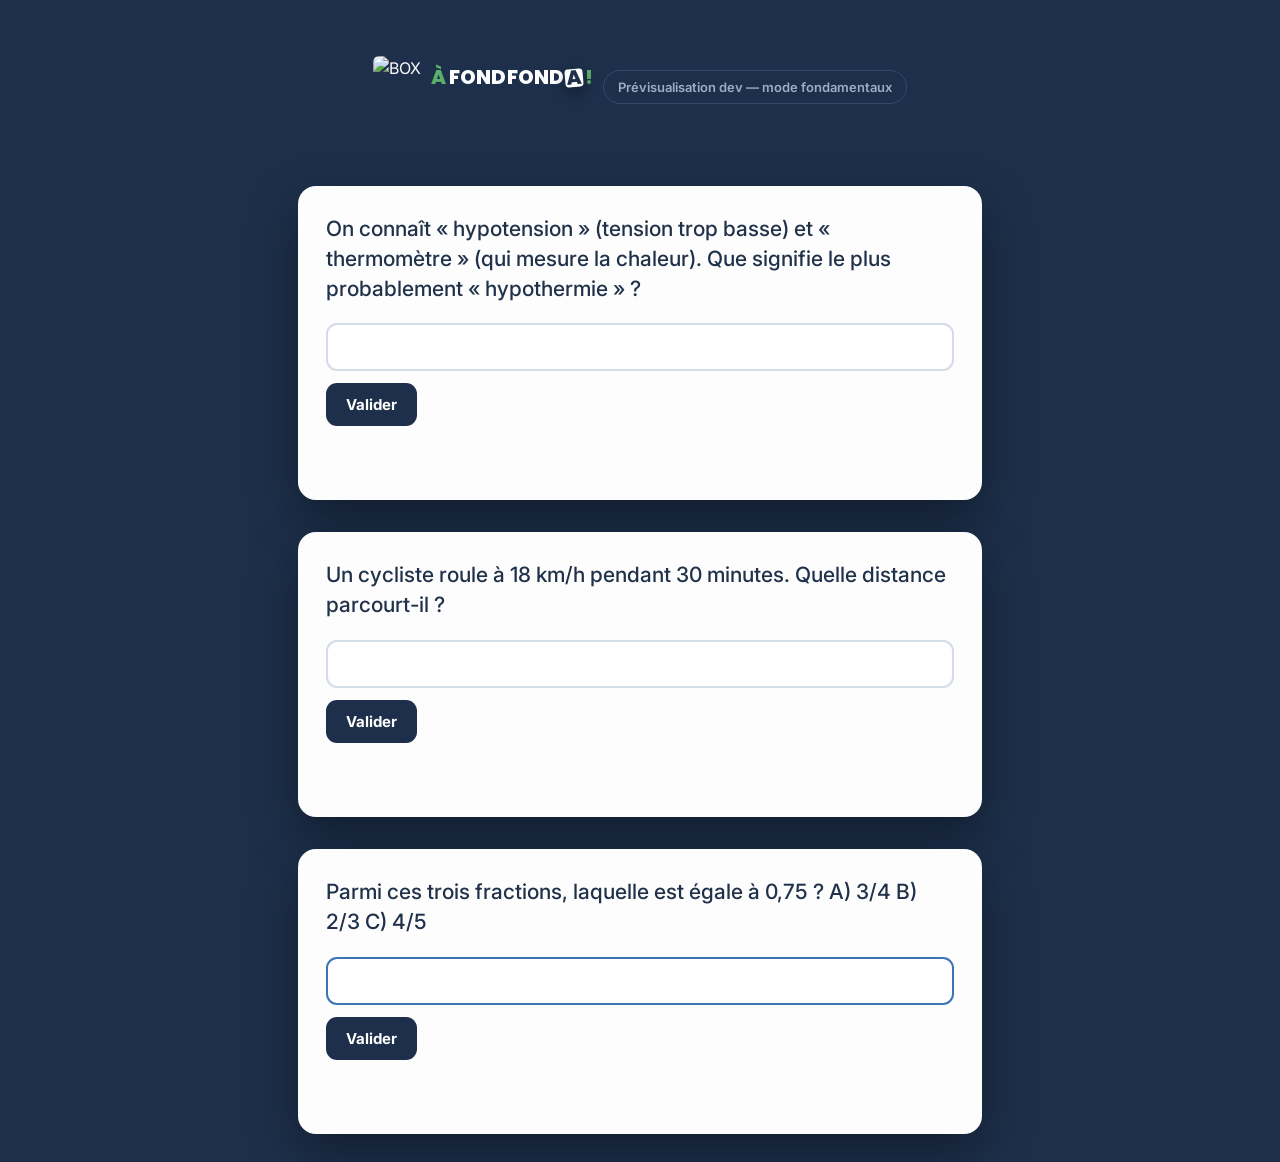
==== fonda/page/preview-carte.html @ 5ea01baa "feat(fonda): thème sombre FONDA, logo/signature, switch BOX<->FONDA Chantier purement visuel (docs/b" ====
<!doctype html>
<!--
  Prévisualisation DEV UNIQUEMENT — pas chargée par l'app (ni index.html, ni
  bootstrap.js ne la référencent), zéro impact prod. Sert à comparer visuellement
  le VRAI composant fonda/engine/carte-reponse-produite.js (thème sombre appliqué,
  chantier feat/box-fonda-theme-switch) au démonstrateur de référence
  docs/box-fonda-design/demo-reference.html, pour les captures de la PR (BOX clair
  déjà visible sur index.html ; FONDA sombre ci-dessous).

  Données : fixtures synthétiques anonymes (AGENTS.md — jamais de donnée élève
  réelle). Ouvrir ce fichier directement dans un navigateur (file://), pas besoin
  de serveur.
-->
<html lang="fr">
<head>
<meta charset="utf-8">
<meta name="viewport" content="width=device-width, initial-scale=1">
<title>Prévisualisation — carte réponse produite (thème FONDA)</title>
<link href="https://fonts.googleapis.com/css2?family=Inter:wght@400;500;600;700;800;900&family=Poppins:wght@700;800&display=swap" rel="stylesheet">
<link rel="stylesheet" href="../../css/style.css">
<style>
  /* Habillage minimal propre à cette page de dev, en plus de css/style.css */
  body[data-theme="fonda"] { min-height: 100vh; padding: 28px 0; }
  .preview-liste { display: flex; flex-direction: column; gap: 32px; max-width: 720px; margin: 0 auto; padding: 0 18px; }
  .preview-carte-host { margin: 0 auto; }
</style>
</head>
<body data-theme="fonda">
  <div id="fondaRoot">
    <div class="fonda-header">
      <div class="fonda-lockup fonda-lockup--compact">
        <img class="fonda-lockup__logo" src="../../img/box-logo.png" alt="BOX">
        <span class="fonda-sign">
          <span class="trav">À</span><span class="fond">FOND</span><span class="fond">FOND</span><span class="card">A</span><span class="bang">!</span>
        </span>
      </div>
      <span class="fonda-header__back" style="pointer-events:none">Prévisualisation dev — mode fondamentaux</span>
    </div>
  </div>

  <div class="preview-liste">
    <div class="preview-carte-host" id="carte1"></div>
    <div class="preview-carte-host" id="carte2"></div>
    <div class="preview-carte-host" id="carte3"></div>
  </div>

  <script src="../engine/correction.js"></script>
  <script src="../engine/carte-reponse-produite.js"></script>
  <script>
    // Fixtures synthétiques anonymes — mêmes notions que les lots de calibration
    // T6b (fonda/data/lots-fonda-calibration/), reprises ici pour la démo visuelle.
    FondaCarteReponseProduite.montrerCarteReponseProduite(document.getElementById('carte1'), {
      question: 'On connaît « hypotension » (tension trop basse) et « thermomètre » (qui mesure la chaleur). Que signifie le plus probablement « hypothermie » ?',
      profil_correction: 'sens',
      reponses_acceptees: ['température trop basse', 'corps trop froid', 'chaleur du corps trop basse'],
      relecteur: 'Justine Leblanc',
    });
    FondaCarteReponseProduite.montrerCarteReponseProduite(document.getElementById('carte2'), {
      question: 'Un cycliste roule à 18 km/h pendant 30 minutes. Quelle distance parcourt-il ?',
      profil_correction: 'numerique',
      reponses_acceptees: ['9 km', '9'],
      unite: 'km',
      relecteur: 'Éric Duchateau',
    });
    FondaCarteReponseProduite.montrerCarteReponseProduite(document.getElementById('carte3'), {
      question: 'Parmi ces trois fractions, laquelle est égale à 0,75 ? A) 3/4 B) 2/3 C) 4/5',
      profil_correction: 'exact',
      reponses_acceptees: ['A'],
      relecteur: 'Éric Duchateau',
    });
  </script>
</body>
</html>
---- css/style.css ----
/* ============================================
   BOX - Fiches de revision
   College Albert Roussel, Tourcoing
   ============================================ */

@import url('https://fonts.googleapis.com/css2?family=Inter:wght@400;500;600;700;800;900&display=swap');

:root {
  --primary: #2563eb;
  --primary-light: #dbeafe;
  --primary-dark: #1d4ed8;
  --success: #16a34a;
  --success-light: #dcfce7;
  --danger: #dc2626;
  --danger-light: #fee2e2;
  --bg: #eaedf2;
  --card: #ffffff;
  --text: #1a1a2e;
  --text-secondary: #64748b;
  --text-muted: #94a3b8;
  --border: #e2e8f0;
  --shadow-sm: 0 1px 2px rgba(0,0,0,0.05);
  --shadow: 0 2px 8px rgba(0,0,0,0.07);
  --shadow-lg: 0 8px 24px rgba(0,0,0,0.1);
  --shadow-xl: 0 16px 48px rgba(0,0,0,0.12);
  --radius: 16px;
  --radius-sm: 10px;
  --radius-xs: 6px;
  --chimney-red: #b71e1d;
  --chimney-orange: #f3902d;
  --font: 'Inter', -apple-system, BlinkMacSystemFont, 'Segoe UI', sans-serif;
}

*, *::before, *::after { box-sizing: border-box; margin: 0; padding: 0; }

body {
  font-family: var(--font); background: var(--bg);
  color: var(--text); line-height: 1.6;
  min-height: 100vh; display: flex; flex-direction: column;
  -webkit-font-smoothing: antialiased;
}

a { color: var(--primary); text-decoration: none; }
a:hover { text-decoration: underline; }

/* =============================================
   NAVBAR
   ============================================= */
.navbar {
  background: rgba(255,255,255,0.95); backdrop-filter: blur(12px);
  border-bottom: 1px solid var(--border); padding: 0 24px;
  display: flex; align-items: center; justify-content: space-between;
  height: 56px; position: sticky; top: 0; z-index: 100;
}
.navbar__brand { display: flex; align-items: center; gap: 12px; cursor: pointer; }
.navbar__logo-img { height: 40px; width: auto; border-radius: 6px; }
.navbar__title { font-size: 22px; font-weight: 800; letter-spacing: 2px; color: var(--text); }
.navbar__stats { font-size: 13px; color: var(--text-muted); font-weight: 500; }

/* =============================================
   SECTION PANELS (encarts page menu)
   ============================================= */
.section-panel {
  max-width: 840px;
  margin: 0 auto;
  padding: 32px 28px;
  background: var(--card);
  border-radius: 20px;
  border: 2px solid var(--border);
  box-shadow: 0 4px 16px rgba(0,0,0,0.08);
  margin-top: 24px;
}
.section-title {
  font-size: 26px; font-weight: 800; color: var(--text);
  margin-bottom: 18px; padding-left: 14px;
  border-left: 4px solid var(--chimney-red);
}

/* Variantes pastel */
.section-panel--rose { background: #fff1f2; border-color: #fda4af; }
.section-panel--blue { background: #eff6ff; border-color: #93c5fd; }
.section-panel--amber { background: #fffbeb; border-color: #fcd34d; }

/* =============================================
   HERO
   ============================================= */
.hero {
  background: linear-gradient(135deg, #fef2f2 0%, #fff7ed 50%, #fffbeb 100%);
  border-bottom: 1px solid var(--border); padding: 56px 24px 64px;
}
.hero__content {
  max-width: 800px; margin: 0 auto;
  display: flex; align-items: center; gap: 48px;
}
.hero__logo-img { width: 220px; height: auto; flex-shrink: 0; }
.hero__logo-box { width: 260px; height: auto; flex-shrink: 0; border-radius: 16px; box-shadow: 0 4px 20px rgba(0,0,0,0.15); }
.hero__title { font-size: 48px; font-weight: 900; line-height: 1.1; letter-spacing: -0.5px; }
.hero__subtitle { font-size: 22px; color: var(--text-secondary); margin-top: 12px; line-height: 1.5; }
.hero__cta {
  display: inline-flex; align-items: center; gap: 8px;
  margin-top: 20px; padding: 14px 28px; font-size: 16px; font-weight: 700;
  background: var(--chimney-red); color: #fff;
  border-radius: var(--radius-sm); text-decoration: none;
  box-shadow: 0 4px 16px rgba(183,30,29,0.3); transition: all 0.2s;
}
.hero__cta:hover { background: #9b1918; box-shadow: 0 6px 20px rgba(183,30,29,0.4); transform: translateY(-2px); text-decoration: none; }

/* =============================================
   METHODE
   ============================================= */
.method__grid { display: grid; grid-template-columns: repeat(3, 1fr); gap: 16px; }
.method__card {
  background: var(--bg); border-radius: var(--radius);
  padding: 24px 20px; transition: box-shadow 0.2s, transform 0.2s;
}
.method__card:hover { box-shadow: var(--shadow); transform: translateY(-2px); }
.method__icon { font-size: 32px; margin-bottom: 12px; }
.method__title { font-size: 19px; font-weight: 700; margin-bottom: 6px; }
.method__desc { font-size: 18px; color: var(--text-secondary); line-height: 1.5; }

/* =============================================
   GUIDE
   ============================================= */
.guide-toggle {
  width: 100%; display: flex; align-items: center;
  justify-content: space-between; padding: 16px 20px;
  background: var(--bg); border: none;
  border-radius: var(--radius); font-size: 20px;
  font-weight: 600; color: var(--text); cursor: pointer;
  font-family: var(--font); transition: background 0.15s;
}
.guide-toggle:hover { background: #e8ecf1; }
.guide-toggle__arrow { width: 20px; height: 20px; color: var(--text-muted); transition: transform 0.3s; }
.guide-toggle.open .guide-toggle__arrow { transform: rotate(180deg); }

.guide {
  background: var(--bg); border-radius: 0 0 var(--radius) var(--radius);
  padding: 8px 20px 24px; animation: slideDown 0.3s ease;
  margin-top: -8px;
}
@keyframes slideDown {
  from { opacity: 0; transform: translateY(-8px); }
  to { opacity: 1; transform: translateY(0); }
}
.guide__steps { display: flex; flex-direction: column; gap: 16px; margin-top: 12px; }
.guide__step { display: flex; gap: 14px; align-items: flex-start; }
.guide__number {
  width: 28px; height: 28px; border-radius: 50%;
  background: var(--chimney-red); color: #fff;
  font-size: 14px; font-weight: 700;
  display: flex; align-items: center; justify-content: center;
  flex-shrink: 0; margin-top: 1px;
}
.guide__step strong { font-size: 19px; display: block; margin-bottom: 2px; }
.guide__step p { font-size: 18px; color: var(--text-secondary); line-height: 1.45; }
.guide__tip {
  margin-top: 20px; padding: 14px 16px;
  background: #fffbeb; border-radius: var(--radius-sm);
  border-left: 3px solid #f59e0b;
  font-size: 18px; color: #92400e; line-height: 1.5;
}

/* =============================================
   CATALOGUE
   ============================================= */
.filters { display: flex; flex-direction: column; gap: 10px; margin-bottom: 20px; }
.filter-row { display: flex; align-items: flex-start; gap: 10px; flex-wrap: wrap; }
.filter-group-label {
  font-size: 11px; font-weight: 700; color: var(--text-muted);
  text-transform: uppercase; letter-spacing: 0.5px;
  padding: 6px 0; white-space: nowrap; min-width: 76px; flex-shrink: 0;
}
.filter-pills { display: flex; gap: 6px; flex-wrap: wrap; }
.filter-pill {
  padding: 5px 14px; border-radius: 20px; font-size: 13px; font-weight: 600;
  border: 1.5px solid var(--border); background: var(--card); color: var(--text-secondary);
  cursor: pointer; transition: all 0.15s; font-family: var(--font); line-height: 1.4;
}
.filter-pill:hover { border-color: var(--text-muted); color: var(--text); background: var(--bg); }
.filter-pill.active { border-color: var(--primary); background: var(--primary); color: #fff; }
.filter-actions { display: flex; align-items: center; gap: 16px; padding-top: 2px; }
.filter-count { font-size: 13px; color: var(--text-muted); font-weight: 500; }
.filter-reset {
  padding: 4px 12px; border-radius: 20px; font-size: 12px; font-weight: 600;
  border: 1.5px solid #fca5a5; background: var(--danger-light); color: var(--danger);
  cursor: pointer; font-family: var(--font); transition: all 0.15s;
}
.filter-reset:hover { background: #fca5a5; }

.sets-grid { display: grid; grid-template-columns: repeat(auto-fill, minmax(240px, 1fr)); gap: 14px; }
.set-card {
  background: var(--bg); border-radius: var(--radius);
  padding: 18px 20px; cursor: pointer; transition: all 0.2s;
  display: flex; flex-direction: column; gap: 10px;
  border-left: 4px solid var(--primary);
}
.set-card:hover { box-shadow: var(--shadow-lg); transform: translateY(-3px); background: var(--card); }
.set-card__header { display: flex; justify-content: space-between; align-items: flex-start; gap: 8px; }
.set-card__notion { font-size: 16px; font-weight: 700; line-height: 1.3; flex: 1; }
.set-card__count { background: var(--card); color: var(--text-secondary); font-size: 12px; font-weight: 600; padding: 3px 10px; border-radius: 20px; white-space: nowrap; }
.set-card__meta { display: flex; gap: 8px; align-items: center; flex-wrap: wrap; }
.set-card__prof-inline { font-weight: 500; color: var(--text-muted); font-size: 13px; }
.set-card__date { font-size: 12px; color: var(--text-muted); margin-left: auto; }
.badge-matiere { display: inline-block; padding: 2px 10px; border-radius: 20px; font-size: 12px; font-weight: 600; white-space: nowrap; }
.set-card__progress { height: 3px; background: var(--border); border-radius: 2px; overflow: hidden; }
.set-card__progress-fill { height: 100%; background: var(--success); border-radius: 2px; transition: width 0.3s; }

/* =============================================
   ECRAN REVISION
   ============================================= */
.review-screen {
  display: flex; flex-direction: column; align-items: center;
  min-height: calc(100vh - 56px); padding: 0 24px 32px;
  max-width: 960px; margin: 0 auto; width: 100%;
}

.review-header {
  width: 100%; display: flex; align-items: center;
  justify-content: space-between; padding: 12px 0;
}
.review-back {
  display: flex; align-items: center; gap: 4px;
  background: none; border: none; color: var(--text-secondary);
  font-family: var(--font); font-size: 14px; font-weight: 500;
  cursor: pointer; padding: 6px 0;
}
.review-back:hover { color: var(--text); }
.review-meta { font-size: 18px; font-weight: 700; color: var(--text); }
.review-timer {
  font-size: 16px; font-weight: 600; color: var(--text-muted);
  font-variant-numeric: tabular-nums;
}

/* Barre de progression */
.progress-bar {
  width: 100%; height: 8px; background: #dce0e6;
  border-radius: 4px; overflow: hidden; margin-bottom: 6px;
}
.progress-bar__fill {
  height: 100%;
  background: linear-gradient(90deg, var(--chimney-red), var(--chimney-orange));
  border-radius: 4px; transition: width 0.5s ease;
}
.progress-info {
  width: 100%; display: flex; justify-content: space-between;
  align-items: center; margin-bottom: 20px; font-size: 16px; font-weight: 500;
}
.progress-info__count { color: var(--text); font-weight: 700; font-size: 18px; }
.progress-info__encourage { color: var(--chimney-red); font-weight: 700; font-size: 20px; }
.progress-info__scores { color: var(--text-muted); font-size: 15px; }
.score-ok { color: var(--success); font-weight: 700; }
.score-ko { color: var(--danger); font-weight: 700; }

/* Layout principal : carte a gauche, cheminee a droite */
.review-main { display: flex; align-items: flex-start; gap: 32px; width: 100%; }

/* Container ChimneyTetris */
.review-logo {
  width: 340px; flex-shrink: 0;
  position: sticky; top: 80px;
  order: 2;
  min-height: 460px;
  aspect-ratio: 4/5;
  border-radius: 18px;
  overflow: hidden;
}
.review-card-col { order: 1; }

/* Ancien sélecteur conservé pour compat */
.review-chimney {
  position: relative; width: 140px; flex-shrink: 0;
  position: sticky; top: 80px;
  order: 2;
}
.review-chimney__svg { width: 100%; height: auto; overflow: visible; }
.review-chimney__smoke {
  position: absolute; top: -40px; left: 50%;
  transform: translateX(-50%);
  width: 120px; height: 100px;
  pointer-events: none; opacity: 0;
  transition: opacity 0.8s; z-index: 10; overflow: visible;
}
.review-chimney__smoke.active { opacity: 1; }

/* Briques animees dans le SVG */
.brick-row {
  animation: brickAppear 0.4s ease-out forwards;
}
@keyframes brickAppear {
  from { opacity: 0; transform: translateY(4px); }
  to { opacity: 1; transform: translateY(0); }
}

/* Colonne carte */
.review-card-col {
  flex: 1; display: flex; flex-direction: column;
  align-items: center; min-width: 0;
}

/* Carte flash 3D */
.nlm-card {
  width: 100%; min-height: 360px;
  perspective: 1200px; cursor: pointer;
  margin-bottom: 16px; user-select: none;
}
.nlm-card__inner {
  position: relative; width: 100%; min-height: 360px;
  transition: transform 0.5s cubic-bezier(0.4, 0, 0.2, 1);
  transform-style: preserve-3d;
}
.nlm-card.flipped .nlm-card__inner { transform: rotateY(180deg); }

.nlm-card__front,
.nlm-card__back {
  position: absolute; top: 0; left: 0;
  width: 100%; min-height: 360px;
  backface-visibility: hidden; -webkit-backface-visibility: hidden;
  border-radius: 20px; display: flex; flex-direction: column; overflow: hidden;
}
.nlm-card__front {
  background: linear-gradient(145deg, #1e293b, #334155);
  color: #fff; box-shadow: var(--shadow-xl);
}
.nlm-card__back {
  background: linear-gradient(145deg, #0f172a, #1e293b);
  color: #fff; transform: rotateY(180deg); box-shadow: var(--shadow-xl);
}

.nlm-card__badge {
  display: inline-block; padding: 10px 24px;
  font-size: 12px; font-weight: 700; letter-spacing: 1.5px;
  color: rgba(255,255,255,0.35); text-transform: uppercase;
}
.nlm-card__badge--answer { color: rgba(255,255,255,0.25); }
.nlm-card__top-bar {
  display: flex; align-items: center; justify-content: space-between;
  padding: 8px 24px 0;
}
.nlm-card__top-bar .nlm-card__badge { padding: 2px 0; }
.nlm-card__difficulty {
  font-size: 11px; font-weight: 700; letter-spacing: 1px; text-transform: uppercase;
  padding: 3px 10px; border-radius: 20px;
}
.nlm-card__difficulty--facile { background: rgba(74,222,128,0.2); color: #4ade80; }
.nlm-card__difficulty--moyen { background: rgba(251,191,36,0.2); color: #fbbf24; }
.nlm-card__difficulty--difficile { background: rgba(248,113,113,0.2); color: #f87171; }
.nlm-card__content {
  flex: 1; display: flex; align-items: center; justify-content: center;
  padding: 20px 36px 28px;
}
.nlm-card__text { font-size: 28px; font-weight: 600; line-height: 1.5; text-align: center; }
.nlm-card__answer-text { font-size: 24px; line-height: 1.6; color: rgba(255,255,255,0.92); text-align: center; }
.nlm-card__hint {
  text-align: center; padding: 18px;
  color: rgba(255,255,255,0.3); font-size: 16px;
  border-top: 1px solid rgba(255,255,255,0.06);
  transition: color 0.2s;
}
.nlm-card:hover .nlm-card__hint { color: rgba(255,255,255,0.6); }

@keyframes flashOk {
  0%, 100% { box-shadow: none; }
  40% { box-shadow: 0 0 0 4px var(--success), 0 0 24px rgba(22,163,74,0.4); }
}
@keyframes flashKo {
  0%, 100% { box-shadow: none; }
  40% { box-shadow: 0 0 0 4px var(--danger), 0 0 24px rgba(220,38,38,0.4); }
}
.nlm-card--flash-ok { animation: flashOk 0.4s ease; }
.nlm-card--flash-ko { animation: flashKo 0.4s ease; }

/* Notice */
.nlm-notice { font-size: 16px; color: var(--text-muted); text-align: center; margin-bottom: 16px; transition: opacity 0.8s; }

/* Toolbar boutons */
.nlm-toolbar { display: flex; gap: 24px; align-items: center; justify-content: center; margin-bottom: 24px; }

.nlm-btn {
  border-radius: 50%; border: 2px solid;
  display: flex; align-items: center; justify-content: center;
  cursor: pointer; transition: all 0.2s; position: relative;
}
.nlm-btn--wrong {
  width: 80px; height: 80px;
  border-color: var(--danger); background: var(--danger-light);
  color: var(--danger); box-shadow: 0 3px 12px rgba(220,38,38,0.2);
}
.nlm-btn--wrong:hover {
  background: #fca5a5; box-shadow: 0 6px 20px rgba(220,38,38,0.3);
  transform: scale(1.12);
}
.nlm-btn--right {
  width: 80px; height: 80px;
  border-color: var(--success); background: var(--success-light);
  color: var(--success); box-shadow: 0 3px 12px rgba(22,163,106,0.2);
}
.nlm-btn--right:hover {
  background: #86efac; box-shadow: 0 6px 20px rgba(22,163,106,0.3);
  transform: scale(1.12);
}
.nlm-btn--skip {
  width: 44px; height: 44px;
  border-color: var(--border); background: var(--card);
  color: var(--text-muted); box-shadow: var(--shadow-sm);
}
.nlm-btn--skip:hover { border-color: var(--text-muted); color: var(--text-secondary); background: var(--bg); }

.nlm-btn__label {
  position: absolute; bottom: -28px; left: 50%;
  transform: translateX(-50%); font-size: 14px; font-weight: 600;
  white-space: nowrap; opacity: 0; transition: opacity 0.2s;
}
.nlm-btn:hover .nlm-btn__label { opacity: 1; }
.nlm-btn--wrong .nlm-btn__label { color: var(--danger); }
.nlm-btn--right .nlm-btn__label { color: var(--success); }

/* Question prof */
.question-link { text-align: center; margin-top: 8px; margin-bottom: 16px; }
.question-link a { font-size: 15px; color: var(--text-muted); }
.question-link a:hover { color: var(--primary); }
.question-form {
  width: 100%; background: var(--card); border: 1px solid var(--border);
  border-radius: var(--radius); padding: 16px; margin-bottom: 16px;
}
.question-form textarea {
  width: 100%; padding: 12px; border: 1px solid var(--border);
  border-radius: var(--radius-xs); font-size: 14px; font-family: var(--font);
  resize: vertical; margin-bottom: 10px;
}
.question-form textarea:focus { outline: none; border-color: var(--primary); box-shadow: 0 0 0 3px var(--primary-light); }
.question-form__actions { display: flex; gap: 8px; justify-content: flex-end; }

/* =============================================
   ECRAN TERMINE
   ============================================= */
.done-screen {
  text-align: center; padding: 24px 24px 64px;
  max-width: 620px; margin: 0 auto;
}
.done-chimney {
  position: relative; width: 100px; height: 80px;
  margin: 0 auto 8px; overflow: visible;
}
.done-logo__smoke {
  position: absolute; top: 0; left: 10%;
  width: 80px; height: 80px; pointer-events: none;
  opacity: 0; transition: opacity 0.8s; z-index: 10; overflow: visible;
}
.done-logo__smoke.active { opacity: 1; }
.done-hero {
  display: flex; align-items: center; gap: 32px;
  justify-content: center; margin-bottom: 28px;
}
.done-hero__logo {
  width: 180px; height: auto; flex-shrink: 0;
  border-radius: 14px; box-shadow: 0 4px 20px rgba(0,0,0,0.15);
}
.done-hero__results { text-align: left; }

/* Fumee SPECTACULAIRE (bleu sombre) */
.smoke-particle {
  position: absolute;
  background: radial-gradient(circle, rgba(30,64,120,0.9) 0%, rgba(50,100,160,0.5) 40%, transparent 70%);
  border-radius: 50%;
}
.smoke-particle--big { animation: smokeRiseBig 4s ease-out infinite; }
.smoke-particle--med { animation: smokeRiseMed 3.5s ease-out infinite; }
.smoke-particle--sm { animation: smokeRiseSm 3s ease-out infinite; }

@keyframes smokeRiseBig {
  0% { transform: translateY(0) scale(0.3); opacity: 0.9; }
  30% { opacity: 0.6; }
  100% { transform: translateY(-120px) scale(3) translateX(20px); opacity: 0; }
}
@keyframes smokeRiseMed {
  0% { transform: translateY(0) scale(0.4); opacity: 0.8; }
  35% { opacity: 0.5; }
  100% { transform: translateY(-100px) scale(2.5) translateX(-15px); opacity: 0; }
}
@keyframes smokeRiseSm {
  0% { transform: translateY(0) scale(0.5); opacity: 0.7; }
  40% { opacity: 0.4; }
  100% { transform: translateY(-80px) scale(2) translateX(10px); opacity: 0; }
}

@keyframes fadeIn { from { opacity: 0; } to { opacity: 1; } }

.done-result { margin-bottom: 24px; }
.done-result__title { font-size: 30px; font-weight: 800; margin-bottom: 8px; }
.done-result__score { font-size: 52px; font-weight: 900; letter-spacing: -1px; }
.done-result__pct { font-size: 24px; font-weight: 700; color: var(--text-secondary); }
.done-result__time { font-size: 14px; color: var(--text-muted); margin-top: 4px; }

.done-stats {
  display: inline-flex; align-items: center; gap: 28px;
  background: var(--card); border: 1px solid var(--border);
  border-radius: var(--radius); padding: 16px 32px; margin-bottom: 32px;
}
.done-stat { display: flex; align-items: baseline; gap: 8px; }
.done-stat__value { font-size: 32px; font-weight: 800; }
.done-stat--ok .done-stat__value { color: var(--success); }
.done-stat--ko .done-stat__value { color: var(--text-secondary); }
.done-stat__label { font-size: 15px; font-weight: 600; color: var(--text-muted); }
.done-stat--ok .done-stat__label { color: var(--success); }
.done-stats__sep { width: 1px; height: 28px; background: var(--border); }

.done-actions { display: flex; flex-direction: column; gap: 12px; align-items: center; }
.done-actions__dropdown { position: relative; }
.done-actions__toggle { min-width: 280px; }
.done-actions__menu {
  position: absolute; bottom: 100%; left: 0; right: 0;
  background: var(--card); border: 1px solid var(--border);
  border-radius: var(--radius-sm); overflow: hidden;
  box-shadow: var(--shadow-lg); margin-bottom: 4px; z-index: 10;
}
.done-actions__menu button {
  display: block; width: 100%; padding: 14px 16px;
  border: none; background: none; color: var(--text);
  font-size: 14px; font-family: var(--font);
  text-align: left; cursor: pointer; transition: background 0.15s;
}
.done-actions__menu button:hover { background: var(--bg); }
.done-actions__menu button + button { border-top: 1px solid var(--border); }

/* =============================================
   BOUTONS GENERIQUES
   ============================================= */
.btn {
  padding: 12px 24px; border-radius: var(--radius-sm);
  font-size: 15px; font-weight: 600; font-family: var(--font);
  border: none; cursor: pointer; transition: all 0.15s;
  display: inline-flex; align-items: center; gap: 8px; justify-content: center;
}
.btn--lg { padding: 14px 28px; font-size: 16px; }
.btn--primary { background: var(--primary); color: white; }
.btn--primary:hover { background: var(--primary-dark); box-shadow: var(--shadow); }
.btn--danger { background: var(--danger); color: white; }
.btn--danger:hover { background: #b91c1c; }
.btn--ghost { background: transparent; color: var(--text-secondary); border: 1px solid var(--border); }
.btn--ghost:hover { background: var(--card); color: var(--text); }

/* =============================================
   ADMIN / ERREUR / GENERIQUES
   ============================================= */
.admin-screen {
  max-width: 420px; margin: 48px auto; padding: 32px;
  background: var(--card); border: 1px solid var(--border); border-radius: var(--radius);
}
.admin-screen h2 { font-size: 18px; font-weight: 700; margin-bottom: 20px; }
.form-group { margin-bottom: 14px; }
.form-group label { display: block; font-size: 13px; font-weight: 600; color: var(--text-secondary); margin-bottom: 4px; }
.form-group input {
  width: 100%; padding: 10px 14px; border: 1px solid var(--border);
  border-radius: var(--radius-xs); font-size: 14px; font-family: var(--font);
}
.form-group input:focus { outline: none; border-color: var(--primary); box-shadow: 0 0 0 3px var(--primary-light); }

.error-screen { text-align: center; padding: 80px 24px; color: var(--text-muted); }
.error-screen__icon { font-size: 48px; margin-bottom: 16px; }
.error-screen p { font-size: 16px; margin-bottom: 20px; }

.loading { text-align: center; padding: 48px 20px; color: var(--text-muted); font-size: 14px; }
.loading__spinner {
  width: 32px; height: 32px; border: 3px solid var(--border);
  border-top-color: var(--primary); border-radius: 50%;
  animation: spin 0.8s linear infinite; margin: 0 auto 12px;
}
@keyframes spin { to { transform: rotate(360deg); } }
.empty-state { text-align: center; padding: 48px 20px; color: var(--text-muted); }
.empty-state__icon { font-size: 40px; margin-bottom: 12px; }

.toast-container {
  position: fixed; bottom: 24px; right: 24px;
  z-index: 1000; display: flex; flex-direction: column; gap: 8px;
}
.toast {
  background: var(--card); border-radius: var(--radius-sm);
  box-shadow: var(--shadow-lg); padding: 12px 20px;
  font-size: 14px; font-family: var(--font);
  border-left: 3px solid var(--success);
  animation: slideIn 0.3s ease; max-width: 320px;
}
.toast--error { border-left-color: var(--danger); }
@keyframes slideIn { from { transform: translateX(100%); opacity: 0; } to { transform: translateX(0); opacity: 1; } }

.footer {
  padding: 16px 24px; font-size: 12px; color: var(--text-muted);
  border-top: 1px solid var(--border);
  display: flex; justify-content: space-between; margin-top: auto;
}
.footer a { color: var(--text-muted); font-size: 12px; }

/* =============================================
   BARRE MOBILE (fixe en bas)
   ============================================= */
.mobile-bar {
  display: none;
  position: fixed; bottom: 0; left: 0; right: 0;
  background: rgba(255,255,255,0.97); backdrop-filter: blur(12px);
  border-top: 1px solid var(--border);
  padding: 10px 24px;
  z-index: 200;
  justify-content: space-around; align-items: center; gap: 12px;
}
.mobile-bar__btn {
  border-radius: 50%; border: 2px solid;
  display: flex; align-items: center; justify-content: center;
  cursor: pointer; font-size: 22px; font-weight: 700;
  width: 56px; height: 56px; transition: all 0.15s; background: none;
}
.mobile-bar__btn--wrong { border-color: var(--danger); background: var(--danger-light); color: var(--danger); }
.mobile-bar__btn--skip { border-color: var(--border); background: var(--card); color: var(--text-muted); width: 44px; height: 44px; font-size: 18px; }
.mobile-bar__btn--right { border-color: var(--success); background: var(--success-light); color: var(--success); }

/* =============================================
   RESPONSIVE
   ============================================= */
@media (max-width: 768px) {
  .hero { padding: 32px 20px 40px; }
  .hero__content { flex-direction: column; text-align: center; gap: 20px; }
  .hero__logo-img { width: 180px; }
  .hero__logo-box { width: 200px; }
  .hero__title { font-size: 28px; }
  .section-panel { margin: 16px 12px 0; padding: 24px 20px; border-radius: 16px; }
  .method__grid { grid-template-columns: 1fr; gap: 12px; }
  .filters { gap: 8px; }
  .filter-group-label { min-width: 60px; }
  .sets-grid { grid-template-columns: 1fr; gap: 10px; }
  .mobile-bar { display: flex; }
  .nlm-toolbar { display: none; }
  .review-screen { padding-bottom: 96px; }

  .review-main { flex-direction: column; align-items: center; gap: 12px; }
  .review-logo { width: 100%; max-width: 320px; min-height: 320px; position: static; }
  .review-screen { padding: 0 16px 24px; }
  .nlm-card { min-height: 280px; }
  .nlm-card__inner { min-height: 280px; }
  .nlm-card__front, .nlm-card__back { min-height: 280px; }
  .nlm-card__text { font-size: 20px; }
  .nlm-card__answer-text { font-size: 17px; }
  .nlm-btn--wrong, .nlm-btn--right { width: 68px; height: 68px; }

  .done-hero { flex-direction: column; gap: 16px; }
  .done-hero__logo { width: 150px; }
  .done-hero__results { text-align: center; }
  .done-result__score { font-size: 40px; }
  .done-stats { gap: 20px; padding: 14px 24px; }
  .done-stat__value { font-size: 26px; }
}

@media (max-width: 480px) {
  .navbar { padding: 0 12px; height: 48px; }
  .navbar__logo-img { height: 28px; }
  .navbar__title { font-size: 16px; }
  .hero__title { font-size: 24px; }
  .hero__logo-img { width: 140px; }
  .hero__logo-box { width: 160px; }
  .section-title { font-size: 18px; }
}

/* ============================================
   BOX-FONDA — thème sombre + logo/signature + switch
   Additif uniquement : aucun token ni sélecteur BOX existant ci-dessus n'est
   modifié. Portée : surface #fondaRoot (fonda/page/bootstrap.js, chantier T4)
   + composant carte-reponse-produite.js (T2) + bouton .fonda-switch (navbar BOX,
   lui reste en thème clair — il navigue, ne repeint rien en place).
   Référence : docs/box-fonda-design/BRIEF.md.
   ============================================ */

:root {
  --fonda-navy:   #1D2F4A;
  --fonda-navy-2: #17263B;
  --fonda-ink:    #FDFDFD;
  --fonda-mut:    #9BAEC9;
  --fonda-line:   #31496B;
  --fonda-green:  #5BAE6C;
  --fonda-green-d:#3F8F50;
  --fonda-amber:  #E0A43B;
  --fonda-red:    #C8403A;
  --fonda-card:      #FDFDFD;
  --fonda-card-ink:  #20314A;
}

body[data-theme="fonda"] {
  background: var(--fonda-navy);
  color: var(--fonda-ink);
}

#fondaRoot {
  max-width: 720px;
  margin: 0 auto;
  padding: 28px 18px 48px;
  font-family: var(--font);
}

/* --- Lockup logo + signature (repris de docs/box-fonda-design/lockup-reference.html) --- */

.fonda-lockup { display: flex; align-items: center; gap: 14px; margin-bottom: 18px; }
.fonda-lockup--compact { gap: 10px; }
.fonda-lockup .fonda-lockup__logo { height: 44px; width: auto; display: block; border-radius: 6px; }
.fonda-sign {
  font-family: 'Poppins', sans-serif; font-weight: 800; line-height: .98;
  display: flex; align-items: center; gap: .02em; font-size: 20px;
}
.fonda-sign .trav { color: var(--fonda-green); margin-right: .16em; }
.fonda-sign .fond { color: var(--fonda-ink); }
.fonda-sign .card {
  display: inline-flex; align-items: center; justify-content: center;
  background: var(--fonda-ink); color: var(--fonda-navy); border-radius: .17em;
  width: .9em; height: .9em; transform: rotate(-5deg);
  box-shadow: 0 6px 14px rgba(0,0,0,.35); margin: 0 .03em;
}
.fonda-sign .bang { color: var(--fonda-green); margin-left: .08em; }

.fonda-header {
  display: flex; align-items: center; justify-content: space-between;
  margin-bottom: 20px; flex-wrap: wrap; gap: 10px;
}
.fonda-header__back {
  font-size: 13px; color: var(--fonda-mut); text-decoration: none; font-weight: 600;
  border: 1px solid var(--fonda-line); border-radius: 999px; padding: 6px 14px;
}
.fonda-header__back:hover { color: var(--fonda-ink); border-color: var(--fonda-mut); }

/* --- Switch (navbar BOX, thème clair — navigue vers ?fonda=1, ne repeint rien) --- */

.fonda-switch {
  display: inline-flex; align-items: center; gap: 6px;
  background: var(--fonda-navy); color: var(--fonda-ink);
  border: none; border-radius: 999px; padding: 7px 16px;
  font-family: var(--font); font-size: 13px; font-weight: 700; cursor: pointer;
}
.fonda-switch:hover { background: var(--fonda-navy-2); }

/* --- Pages fonda/page/bootstrap.js : messages, listes de défis, sélecteur de niveau --- */

.fonda-message {
  color: var(--fonda-mut); font-size: 15px; line-height: 1.6;
  background: var(--fonda-navy-2); border: 1px solid var(--fonda-line);
  border-radius: 13px; padding: 18px 20px;
}

.fonda-niveau-picker { display: flex; flex-direction: column; gap: 14px; }
.fonda-niveau-picker__titre { font-size: 15px; color: var(--fonda-mut); margin: 0; }
.fonda-niveau-picker__grille { display: flex; flex-wrap: wrap; gap: 10px; }
.fonda-niveau-picker__bouton {
  display: inline-block; background: var(--fonda-navy-2); color: var(--fonda-ink);
  border: 1px solid var(--fonda-line); border-radius: 12px; padding: 14px 22px;
  font-family: var(--font); font-weight: 700; font-size: 16px; text-decoration: none;
}
.fonda-niveau-picker__bouton:hover { border-color: var(--fonda-mut); }

.fonda-liens-niveau { list-style: none; margin: 0; padding: 0; display: flex; flex-direction: column; gap: 10px; }
.fonda-lien-classe {
  display: flex; align-items: center; gap: 10px; flex-wrap: wrap;
  background: var(--fonda-navy-2); border: 1px solid var(--fonda-line);
  border-radius: 11px; padding: 12px 14px;
}
.fonda-lien-classe__grp { font-weight: 800; color: var(--fonda-ink); min-width: 48px; }
.fonda-lien-classe__url { color: var(--fonda-mut); font-size: 13px; word-break: break-all; }
.fonda-lien-classe button {
  font-family: var(--font); font-weight: 700; font-size: 13px; cursor: pointer;
  background: var(--fonda-green); color: #10371a; border: none; border-radius: 8px; padding: 6px 12px;
}

/* --- Carte réponse produite (T2, fonda/engine/carte-reponse-produite.js) --------- */
/* Cible visuelle : docs/box-fonda-design/demo-reference.html (carte blanche sur navy). */

.fonda-carte-reponse-produite {
  background: var(--fonda-card); color: var(--fonda-card-ink);
  border-radius: 18px; padding: 28px 28px 24px; box-shadow: 0 20px 50px rgba(0,0,0,.35);
}
.fonda-question { font-size: 21px; line-height: 1.42; font-weight: 500; margin: 0 0 20px; }
.fonda-reponse-input {
  width: 100%; font-family: var(--font); font-size: 17px; padding: 12px 14px;
  border: 2px solid #D4DCE8; border-radius: 11px; color: var(--fonda-card-ink);
  outline: none; box-sizing: border-box;
}
.fonda-reponse-input:focus { border-color: #3E73B5; }
.fonda-valider {
  margin-top: 12px; font-family: var(--font); font-weight: 700; font-size: 15px;
  border: 0; border-radius: 11px; cursor: pointer; padding: 12px 20px;
  background: var(--fonda-navy); color: #fff;
}
.fonda-valider:disabled { opacity: .5; cursor: default; }

.fonda-feedback {
  margin: 20px 0 0; border-radius: 13px; padding: 16px 18px 14px;
}
.fonda-feedback[data-statut="juste"],
.fonda-feedback[data-statut="presque"] { background: #E9F5EC; border: 1px solid #BEE2C6; }
.fonda-feedback[data-statut="faux"],
.fonda-feedback[data-statut="carte_invalide"] { background: #FBEAE8; border: 1px solid #F0C9C5; }

.fonda-feedback__verdict { display: flex; align-items: center; gap: 10px; font-weight: 800; font-size: 16px; margin: 0; }
.fonda-feedback[data-statut="juste"] .fonda-feedback__verdict,
.fonda-feedback[data-statut="presque"] .fonda-feedback__verdict { color: var(--fonda-green-d); }
.fonda-feedback[data-statut="faux"] .fonda-feedback__verdict,
.fonda-feedback[data-statut="carte_invalide"] .fonda-feedback__verdict { color: #B23A33; }

.fonda-feedback__mark {
  width: 24px; height: 24px; border-radius: 50%; flex: none;
  display: inline-flex; align-items: center; justify-content: center;
  color: #fff; font-size: 14px;
}
.fonda-feedback[data-statut="juste"] .fonda-feedback__mark,
.fonda-feedback[data-statut="presque"] .fonda-feedback__mark { background: var(--fonda-green); }
.fonda-feedback[data-statut="faux"] .fonda-feedback__mark,
.fonda-feedback[data-statut="carte_invalide"] .fonda-feedback__mark { background: var(--fonda-red); }

.fonda-feedback__detail { margin-top: 10px; font-size: 14.5px; line-height: 1.5; color: #2B3B55; }
.fonda-feedback__detail .fonda-feedback__lbl { font-size: 11px; font-weight: 700; color: #5C7599; text-transform: uppercase; letter-spacing: .05em; display: block; margin-bottom: 2px; }

.fonda-feedback__accept { margin-top: 8px; font-size: 13px; color: #5C7599; }
.fonda-feedback__accept code {
  background: #EEF2F7; border-radius: 5px; padding: 2px 7px; font-family: var(--font);
  color: #2B3B55; margin: 4px 4px 0 0; display: inline-block;
}

.fonda-feedback__profil { margin-top: 10px; font-size: 12px; color: #5C7599; text-transform: uppercase; letter-spacing: .04em; font-weight: 700; }

.fonda-feedback__relecteur {
  margin-top: 14px; display: flex; align-items: center; gap: 8px; font-size: 12.5px;
  color: #5C7599; border-top: 1px solid #E6EBF1; padding-top: 12px;
}
.fonda-feedback__relecteur .fonda-feedback__chk { color: var(--fonda-green); font-weight: 800; }

@media (max-width: 480px) {
  #fondaRoot { padding: 18px 14px 36px; }
  .fonda-sign { font-size: 16px; }
  .fonda-carte-reponse-produite { padding: 20px 20px 18px; }
  .fonda-question { font-size: 18px; }
}
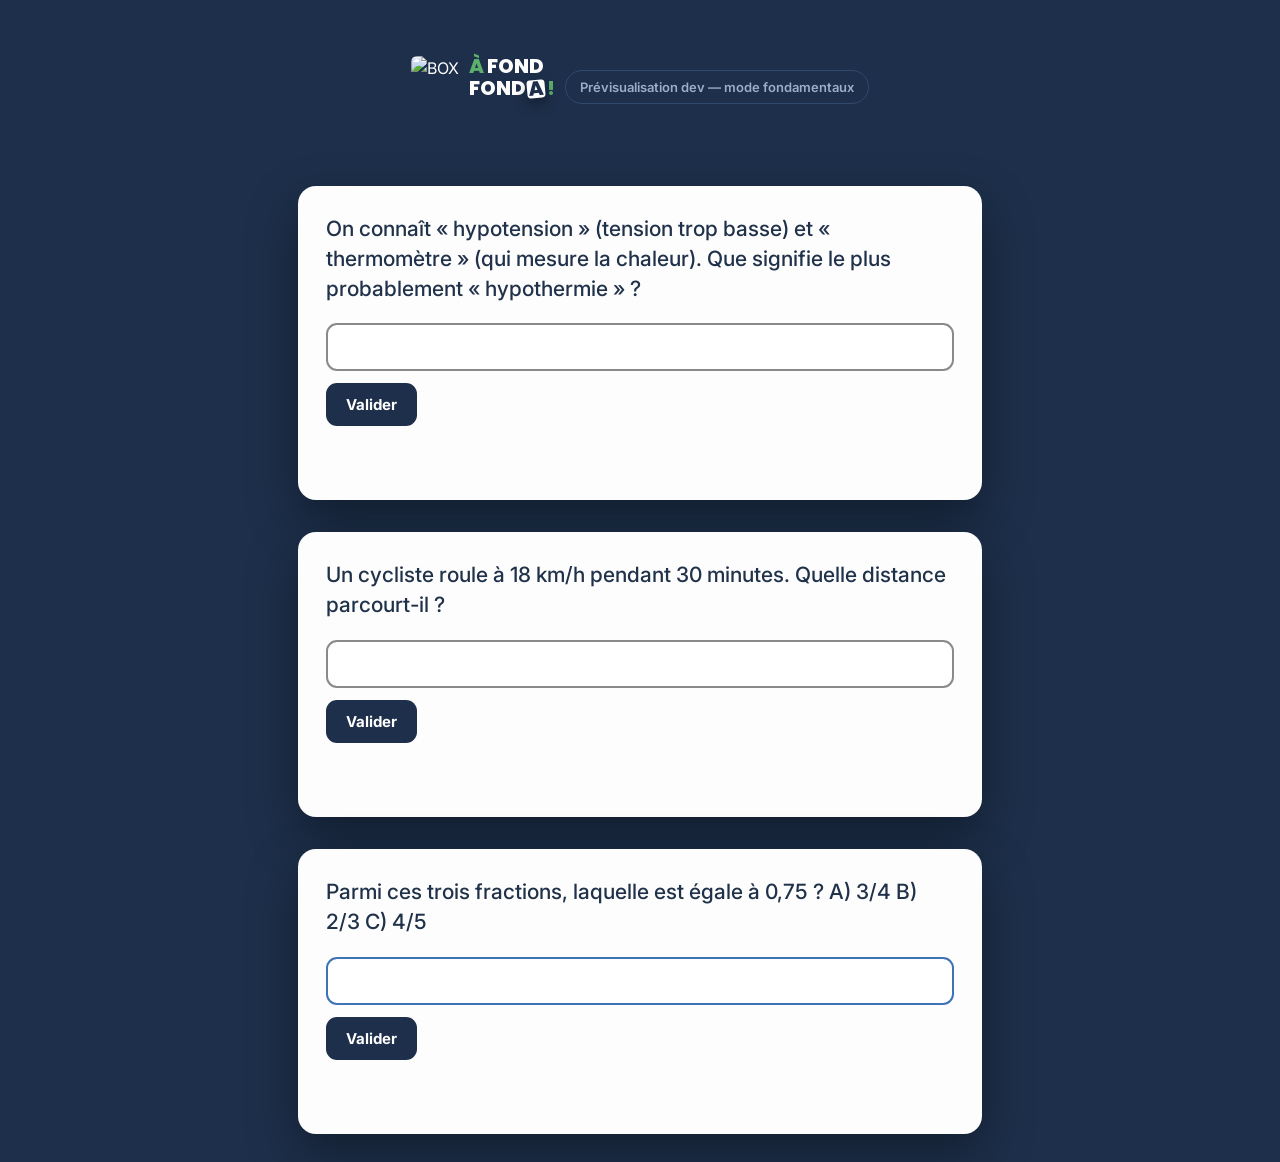
==== commit bd73fa62: "fix(fonda): signature compacte sur deux lignes, fidèle au lockup de référence Relecture Codex #10 : " ====
--- a/fonda/page/preview-carte.html
+++ b/fonda/page/preview-carte.html
@@ -31,7 +31,8 @@
       <div class="fonda-lockup fonda-lockup--compact">
         <img class="fonda-lockup__logo" src="../../img/box-logo.png" alt="BOX">
         <span class="fonda-sign">
-          <span class="trav">À</span><span class="fond">FOND</span><span class="fond">FOND</span><span class="card">A</span><span class="bang">!</span>
+          <span class="l1"><span class="trav">À</span><span class="fond">FOND</span></span>
+          <span class="l2"><span class="fond">FOND</span><span class="card">A</span><span class="bang">!</span></span>
         </span>
       </div>
       <span class="fonda-header__back" style="pointer-events:none">Prévisualisation dev — mode fondamentaux</span>
--- a/css/style.css
+++ b/css/style.css
@@ -674,7 +674,7 @@
   --fonda-mut:    #9BAEC9;
   --fonda-line:   #31496B;
   --fonda-green:  #5BAE6C;
-  --fonda-green-d:#3F8F50;
+  --fonda-green-d:#2E7D46;
   --fonda-amber:  #E0A43B;
   --fonda-red:    #C8403A;
   --fonda-card:      #FDFDFD;
@@ -685,6 +685,12 @@
   background: var(--fonda-navy);
   color: var(--fonda-ink);
 }
+
+/* Isolation BOX<->FONDA (relecture Codex #3) : la navbar BOX claire (dont le
+   bouton .fonda-switch lui-même) ne doit jamais rester visible par-dessus le
+   rendu FONDA sombre — sinon son logo (onclick="App.goHome()") permet de revenir
+   à BOX en conservant data-theme="fonda", et les deux rendus ne sont plus isolés. */
+body[data-theme="fonda"] .navbar { display: none; }
 
 #fondaRoot {
   max-width: 720px;
@@ -698,11 +704,18 @@
 .fonda-lockup { display: flex; align-items: center; gap: 14px; margin-bottom: 18px; }
 .fonda-lockup--compact { gap: 10px; }
 .fonda-lockup .fonda-lockup__logo { height: 44px; width: auto; display: block; border-radius: 6px; }
+/* Structure EXACTE du lockup de référence (docs/box-fonda-design/lockup-reference.html)
+   — deux lignes "À FOND" / "FOND[A]!", jamais fusionnées sur une seule ligne
+   (relecture Codex #10 : la version précédente concatenait "FOND" deux fois sur
+   une ligne, donnant "ÀFONDFONDA!" au lieu du wordmark voulu). */
 .fonda-sign {
   font-family: 'Poppins', sans-serif; font-weight: 800; line-height: .98;
-  display: flex; align-items: center; gap: .02em; font-size: 20px;
-}
-.fonda-sign .trav { color: var(--fonda-green); margin-right: .16em; }
+  display: flex; flex-direction: column; align-items: flex-start; gap: 2px; font-size: 20px;
+}
+.fonda-sign .l1, .fonda-sign .l2 { display: flex; align-items: center; }
+.fonda-sign .l1 { gap: .16em; }
+.fonda-sign .l2 { gap: .02em; }
+.fonda-sign .trav { color: var(--fonda-green); }
 .fonda-sign .fond { color: var(--fonda-ink); }
 .fonda-sign .card {
   display: inline-flex; align-items: center; justify-content: center;
@@ -773,7 +786,7 @@
 .fonda-question { font-size: 21px; line-height: 1.42; font-weight: 500; margin: 0 0 20px; }
 .fonda-reponse-input {
   width: 100%; font-family: var(--font); font-size: 17px; padding: 12px 14px;
-  border: 2px solid #D4DCE8; border-radius: 11px; color: var(--fonda-card-ink);
+  border: 2px solid #8A8A8A; border-radius: 11px; color: var(--fonda-card-ink);
   outline: none; box-sizing: border-box;
 }
 .fonda-reponse-input:focus { border-color: #3E73B5; }
@@ -787,41 +800,38 @@
 .fonda-feedback {
   margin: 20px 0 0; border-radius: 13px; padding: 16px 18px 14px;
 }
-.fonda-feedback[data-statut="juste"],
-.fonda-feedback[data-statut="presque"] { background: #E9F5EC; border: 1px solid #BEE2C6; }
-.fonda-feedback[data-statut="faux"],
-.fonda-feedback[data-statut="carte_invalide"] { background: #FBEAE8; border: 1px solid #F0C9C5; }
+/* Piloté par data-reussite (booléen réel, compteCommeReussite), PAS data-statut :
+   "presque" compte faux en orthographe et doit s'afficher comme un échec, jamais
+   comme ✓ vert par réflexe sur le statut seul (relecture Codex #2). */
+.fonda-feedback[data-reussite="true"] { background: #E9F5EC; border: 1px solid #BEE2C6; }
+.fonda-feedback[data-reussite="false"] { background: #FBEAE8; border: 1px solid #F0C9C5; }
 
 .fonda-feedback__verdict { display: flex; align-items: center; gap: 10px; font-weight: 800; font-size: 16px; margin: 0; }
-.fonda-feedback[data-statut="juste"] .fonda-feedback__verdict,
-.fonda-feedback[data-statut="presque"] .fonda-feedback__verdict { color: var(--fonda-green-d); }
-.fonda-feedback[data-statut="faux"] .fonda-feedback__verdict,
-.fonda-feedback[data-statut="carte_invalide"] .fonda-feedback__verdict { color: #B23A33; }
+.fonda-feedback[data-reussite="true"] .fonda-feedback__verdict { color: var(--fonda-green-d); }
+.fonda-feedback[data-reussite="false"] .fonda-feedback__verdict { color: #B23A33; }
 
 .fonda-feedback__mark {
   width: 24px; height: 24px; border-radius: 50%; flex: none;
   display: inline-flex; align-items: center; justify-content: center;
   color: #fff; font-size: 14px;
 }
-.fonda-feedback[data-statut="juste"] .fonda-feedback__mark,
-.fonda-feedback[data-statut="presque"] .fonda-feedback__mark { background: var(--fonda-green); }
-.fonda-feedback[data-statut="faux"] .fonda-feedback__mark,
-.fonda-feedback[data-statut="carte_invalide"] .fonda-feedback__mark { background: var(--fonda-red); }
+.fonda-feedback[data-reussite="true"] .fonda-feedback__mark { background: var(--fonda-green); }
+.fonda-feedback[data-reussite="false"] .fonda-feedback__mark { background: var(--fonda-red); }
 
 .fonda-feedback__detail { margin-top: 10px; font-size: 14.5px; line-height: 1.5; color: #2B3B55; }
-.fonda-feedback__detail .fonda-feedback__lbl { font-size: 11px; font-weight: 700; color: #5C7599; text-transform: uppercase; letter-spacing: .05em; display: block; margin-bottom: 2px; }
-
-.fonda-feedback__accept { margin-top: 8px; font-size: 13px; color: #5C7599; }
+.fonda-feedback__detail .fonda-feedback__lbl { font-size: 11px; font-weight: 700; color: #45526B; text-transform: uppercase; letter-spacing: .05em; display: block; margin-bottom: 2px; }
+
+.fonda-feedback__accept { margin-top: 8px; font-size: 13px; color: #45526B; }
 .fonda-feedback__accept code {
   background: #EEF2F7; border-radius: 5px; padding: 2px 7px; font-family: var(--font);
   color: #2B3B55; margin: 4px 4px 0 0; display: inline-block;
 }
 
-.fonda-feedback__profil { margin-top: 10px; font-size: 12px; color: #5C7599; text-transform: uppercase; letter-spacing: .04em; font-weight: 700; }
+.fonda-feedback__profil { margin-top: 10px; font-size: 12px; color: #45526B; text-transform: uppercase; letter-spacing: .04em; font-weight: 700; }
 
 .fonda-feedback__relecteur {
   margin-top: 14px; display: flex; align-items: center; gap: 8px; font-size: 12.5px;
-  color: #5C7599; border-top: 1px solid #E6EBF1; padding-top: 12px;
+  color: #45526B; border-top: 1px solid #E6EBF1; padding-top: 12px;
 }
 .fonda-feedback__relecteur .fonda-feedback__chk { color: var(--fonda-green); font-weight: 800; }
 
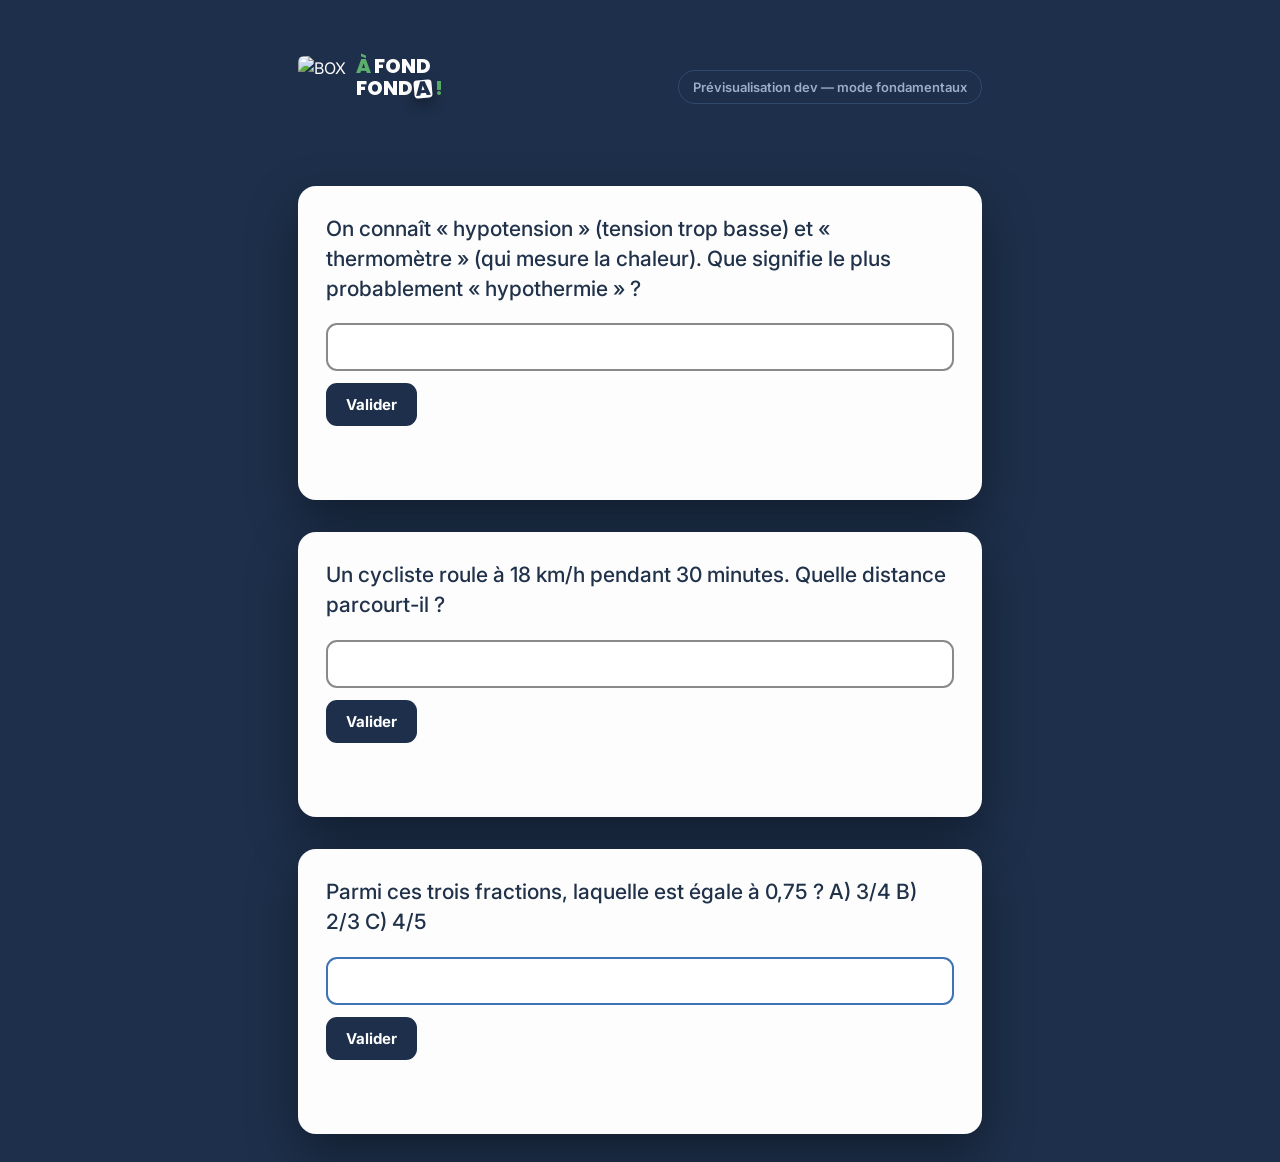
==== commit d21ac84e: "feat(fonda): moteur de correction élève versionné v1 + migration M1 (CDC §4, §18.2) - moteur-correct" ====
--- a/fonda/page/preview-carte.html
+++ b/fonda/page/preview-carte.html
@@ -45,25 +45,32 @@
     <div class="preview-carte-host" id="carte3"></div>
   </div>
 
-  <script src="../engine/correction.js"></script>
+  <!-- Page de prévisualisation locale : moteur chargé directement (le front élève,
+       lui, passe par obtenirMoteur : registre moteurs.json + SRI). -->
+  <script src="../engine/moteur-correction-v1.js"></script>
   <script src="../engine/carte-reponse-produite.js"></script>
   <script>
     // Fixtures synthétiques anonymes — mêmes notions que les lots de calibration
     // T6b (fonda/data/lots-fonda-calibration/), reprises ici pour la démo visuelle.
-    FondaCarteReponseProduite.montrerCarteReponseProduite(document.getElementById('carte1'), {
+    const moteur = FondaMoteurs.v1.creerMoteur();
+    const montrer = (id, { relecteur, ...carte }) => FondaCarteReponseProduite.montrerCarteReponseProduite(
+      document.getElementById(id),
+      { moteur, carte: moteur.preparerCarte(carte), badge: { forme: 'relue_et_validee', nom_affiche: relecteur } },
+    );
+    montrer('carte1', {
       question: 'On connaît « hypotension » (tension trop basse) et « thermomètre » (qui mesure la chaleur). Que signifie le plus probablement « hypothermie » ?',
       profil_correction: 'sens',
       reponses_acceptees: ['température trop basse', 'corps trop froid', 'chaleur du corps trop basse'],
       relecteur: 'Justine Leblanc',
     });
-    FondaCarteReponseProduite.montrerCarteReponseProduite(document.getElementById('carte2'), {
+    montrer('carte2', {
       question: 'Un cycliste roule à 18 km/h pendant 30 minutes. Quelle distance parcourt-il ?',
       profil_correction: 'numerique',
       reponses_acceptees: ['9 km', '9'],
       unite: 'km',
       relecteur: 'Éric Duchateau',
     });
-    FondaCarteReponseProduite.montrerCarteReponseProduite(document.getElementById('carte3'), {
+    montrer('carte3', {
       question: 'Parmi ces trois fractions, laquelle est égale à 0,75 ? A) 3/4 B) 2/3 C) 4/5',
       profil_correction: 'exact',
       reponses_acceptees: ['A'],
--- a/css/style.css
+++ b/css/style.css
@@ -699,6 +699,22 @@
   font-family: var(--font);
 }
 
+/* Top-alignement FONDA (dette layout, chantier feat/box-fonda-layout) : #fondaRoot
+   est ajouté par JS À LA FIN du <body>, donc APRÈS le .footer. Or body est un flex
+   colonne en min-height:100vh et .footer a margin-top:auto : en FONDA (navbar et
+   écrans BOX masqués), le footer absorbait tout l'espace libre au-dessus de lui ->
+   grand vide navy en haut, barre collée au-dessus du contenu. order:-1 replace
+   visuellement #fondaRoot AVANT le footer (qui retrouve sa place en bas) ;
+   width:100% garde le centrage horizontal par max-width + margin auto. Scopé
+   body[data-theme="fonda"] : BOX clair n'est pas concerné. */
+body[data-theme="fonda"] #fondaRoot { order: -1; width: 100%; }
+
+/* Isolation BOX<->FONDA : le lien « Administration » du footer ouvre l'écran BOX de
+   suppression (App.showScreen('delete')) par-dessus la page élève FONDA. Masqué en
+   FONDA ; la ligne institutionnelle (« BOX — Collège… ») reste. Le lien seul est
+   masqué : la route ?action=delete reste atteignable par URL (dette d'isolation). */
+body[data-theme="fonda"] .footer a { display: none; }
+
 /* --- Lockup logo + signature (repris de docs/box-fonda-design/lockup-reference.html) --- */
 
 .fonda-lockup { display: flex; align-items: center; gap: 14px; margin-bottom: 18px; }
@@ -797,6 +813,10 @@
 }
 .fonda-valider:disabled { opacity: .5; cursor: default; }
 
+/* "Carte suivante" (chantier câblage) : accent vert distinct de "Valider" (navy),
+   même logique que .next dans docs/box-fonda-design/demo-reference.html. */
+.fonda-carte-suivante { background: var(--fonda-green); color: #10371a; }
+
 .fonda-feedback {
   margin: 20px 0 0; border-radius: 13px; padding: 16px 18px 14px;
 }
